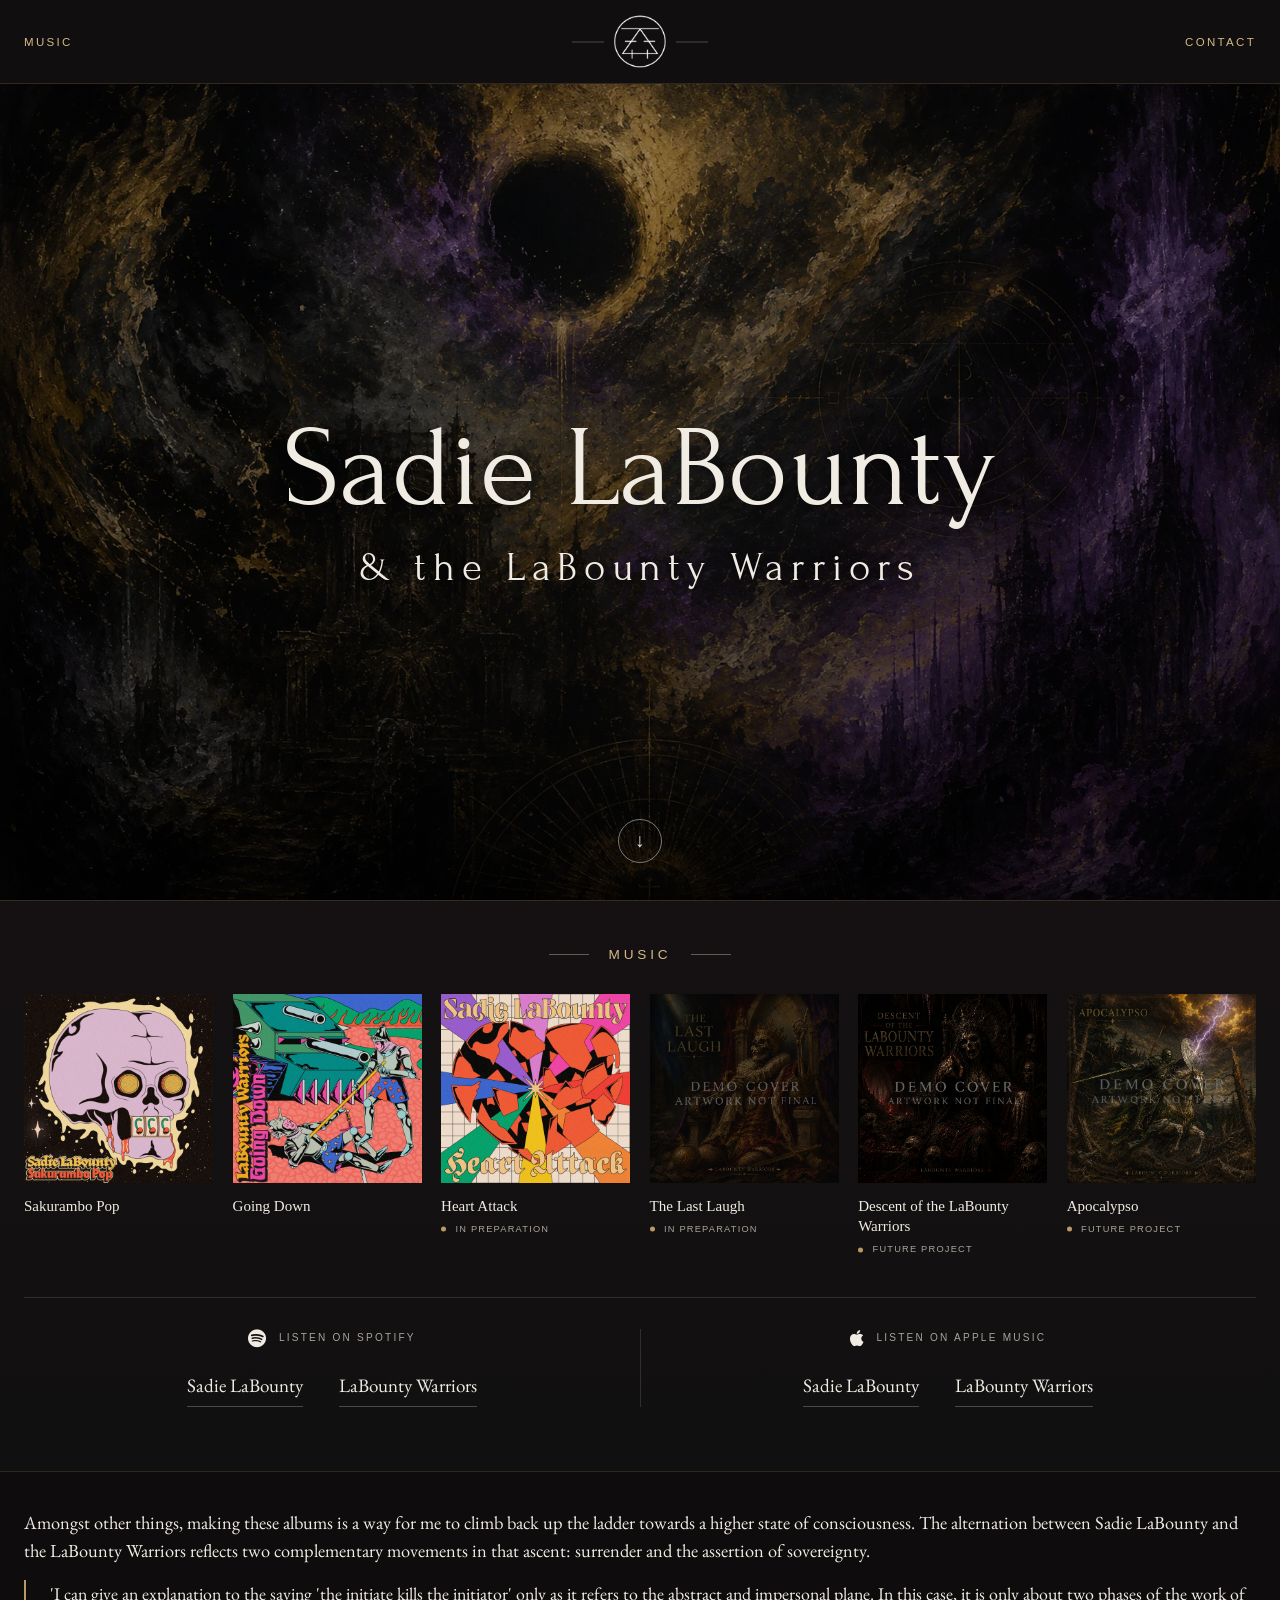
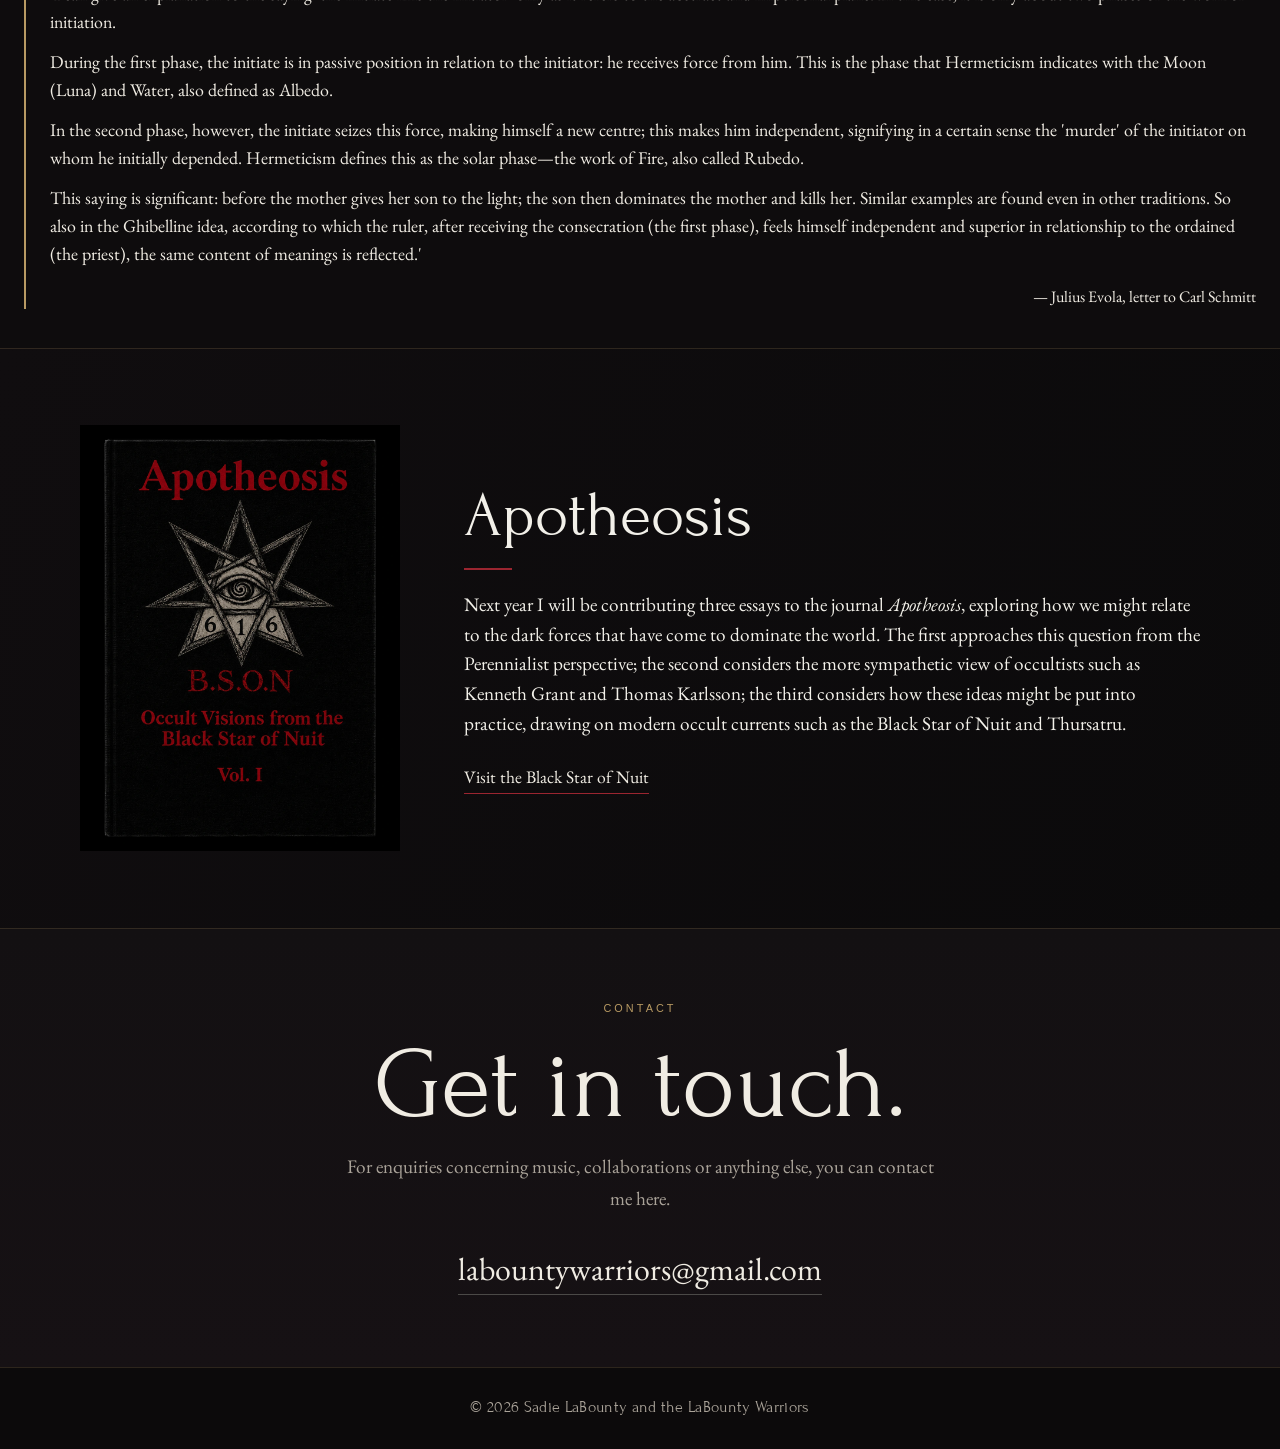
==== index.html @ 24a68b25 "Removed Arrow" ====
<!DOCTYPE html>
<html lang="en">
<head>
    <meta charset="UTF-8">
    <meta name="viewport" content="width=device-width, initial-scale=1.0">

    <link rel="icon" type="image/webp" href="assets/images/logo/favicon-logo.webp">
    <title>Sadie LaBounty and the LaBounty Warriors</title>

    <link rel="preconnect" href="https://fonts.googleapis.com">
    <link rel="preconnect" href="https://fonts.gstatic.com" crossorigin>
    <link
        href="https://fonts.googleapis.com/css2?family=Cinzel+Decorative:wght@400;700;900&family=EB+Garamond:wght@400;500&family=Forum&display=swap"
        rel="stylesheet"
    >
    <link
        rel="stylesheet"
        href="https://cdnjs.cloudflare.com/ajax/libs/font-awesome/6.7.2/css/all.min.css"
    >
    <link rel="stylesheet" href="assets/css/style.css?v=page-colours-6">
</head>

<body>

<div class="opening-screen">

    <header class="site-header">
        <nav class="main-nav">
            <div class="nav-left">
                <a href="#music">Music</a>

            </div>

            <a href="/" class="site-logo">
                <img src="assets/images/logo/47-logo.webp" alt="47">
            </a>

            <div class="nav-right">
                <a href="#contact">Contact</a>
            </div>
        </nav>
    </header>

    <section class="hero">

        <div class="hero-content">
            <h1>
                Sadie LaBounty
                <span>&amp; the LaBounty Warriors</span>
            </h1>
        </div>

        <a href="#music" class="scroll-down" aria-label="Scroll to music">
            ↓
        </a>
    </section>
</div>

<main>

    <section id="music" class="music-section">
        <div class="album-selector-container">
            <div class="album-selector">

                <!-- Sakurambo Pop -->
                <button
                    class="album-thumb"
                    data-cover="assets/images/albums/sakurambo-pop.webp"
                    data-title="Sakurambo Pop"
                    data-artist="Sadie LaBounty"
                    data-description="Many love stories end with suicide: Romeo and Juliet, Tristan and Isolde… Sakurambo Pop instead begins with suicide. I wrote this album many years ago as a precocious, resentful youth as a parody of the popular music of the time. Above all, what interested me was blending irony with sincerity: giving up and thus giving in to all of the vices which our decadent society celebrates. “If you can’t beat them, join them.”"
                    data-link="https://open.spotify.com/album/7Kb3YPDufFYSpmqItGyFmg?si=-Ks-uLsFSnKMhomNBRd2PQ"
                    data-status="Released"
                >
                    <img
                        src="assets/images/albums/sakurambo-pop.webp"
                        alt="Sakurambo Pop by Sadie LaBounty"
                    >

                    <div class="album-text">
                        <span>Sakurambo Pop</span>
                    </div>
                </button>


                <!-- Going Down -->
                <button
                    class="album-thumb"
                    data-cover="assets/images/albums/going-down.webp"
                    data-title="Going Down"
                    data-artist="LaBounty Warriors"
                    data-description="A band of medieval warriors return from their quest to find their kingdom taken over by its resentful Queen."
                    data-story-url="https://labountywarriors.blogspot.com"
                    data-link="https://open.spotify.com/album/1ynCVzwbrxa46QpgHVLQYw?si=8Oah_uPNQtabHgn70qoRWg"
                    data-status="Released"
                >
                    <img
                        src="assets/images/albums/going-down.webp"
                        alt="Going Down by LaBounty Warriors"
                    >

                    <div class="album-text">
                        <span>Going Down</span>
                    </div>
                </button>


                <!-- Heart Attack -->
                <button
                    class="album-thumb"
                    data-cover="assets/images/albums/heart-attack.webp"
                    data-title="Heart Attack"
                    data-artist="Sadie LaBounty"
                    data-description="Heart Attack begins in the dead ends of romantic passivity: endless waiting, missed opportunities and the hope for a love that never arrives. From there, it moves towards the overcoming of desire itself and the acceptance that love is not for me. As romantic longing falls away, the album turns towards death and the sense of a world approaching its end, finding in renunciation a way of facing both without regret — and without anything left to desire."
                    data-link=""
                    data-status="In preparation"
                >
                    <img
                        src="assets/images/albums/heart-attack.webp"
                        alt="Heart Attack by Sadie LaBounty"
                    >

                    <div class="album-text">
                        <span>Heart Attack</span>
                        <small>In preparation</small>
                    </div>
                </button>


                <!-- The Last Laugh -->
                <button
                    class="album-thumb"
                    data-cover="assets/images/albums/the-last-laugh.webp"
                    data-title="The Last Laugh"
                    data-artist="LaBounty Warriors"
                    data-description="The Last Laugh is a nihilistic black comedy about nothing: revenge, resentment and the pleasure of watching the world fall apart. It revels in the absurdity of a system destined to bring about its own demise, while something long buried waits beneath the surface for its chance to return. As the old world finally comes crashing down, what was defeated rises from the ruins to reclaim the crown — and have the last laugh."
                    data-link=""
                    data-status="In preparation"
                >
                    <img
                        src="assets/images/albums/the-last-laugh.webp"
                        alt="The Last Laugh by LaBounty Warriors"
                    >

                    <div class="album-text">
                        <span>The Last Laugh</span>
                        <small>In preparation</small>
                    </div>
                </button>


                <!-- Descent of the LaBounty Warriors -->
                <button
                    class="album-thumb"
                    data-cover="assets/images/albums/descent-of-the-labounty-warriors.webp"
                    data-title="Descent of the LaBounty Warriors"
                    data-artist="Sadie LaBounty"
                    data-description=""
                    data-link=""
                    data-status="Future project"
                >
                    <img
                        src="assets/images/albums/descent-of-the-labounty-warriors.webp"
                        alt="Descent of the LaBounty Warriors by Sadie LaBounty"
                    >

                    <div class="album-text">
                        <span>Descent of the LaBounty Warriors</span>
                        <small>Future project</small>
                    </div>
                </button>


                <!-- Apocalypso -->
                <button
                    class="album-thumb"
                    data-cover="assets/images/albums/apocalypso.webp"
                    data-title="Apocalypso"
                    data-artist="LaBounty Warriors"
                    data-description=""
                    data-link=""
                    data-status="Future project"
                >
                    <img
                        src="assets/images/albums/apocalypso.webp"
                        alt="Apocalypso by LaBounty Warriors"
                    >

                    <div class="album-text">
                        <span>Apocalypso</span>
                        <small>Future project</small>
                    </div>
                </button>

            </div>
        </div>

        <div class="artist-platforms">

            <div class="artist-links">
                <p class="platform-heading">
                    <i class="fa-brands fa-spotify"></i>
                    Listen on Spotify
                </p>

                <div class="artist-links-list">
                    <a
                        href="https://open.spotify.com/artist/2nDyGRncfnoGloeHjaXUsi?si=C3Rd8gZSRo-jinv2GKbHZg"
                        target="_blank"
                        rel="noopener noreferrer"
                    >
                        Sadie LaBounty
                    </a>

                    <a
                        href="https://open.spotify.com/artist/2Ge0UU8RCB8erpXKbno10i?si=opW7yMoyTMCvdY_pihfGtg"
                        target="_blank"
                        rel="noopener noreferrer"
                    >
                        LaBounty Warriors
                    </a>
                </div>
            </div>

            <div class="artist-links">
                <p class="platform-heading">
                    <i class="fa-brands fa-apple"></i>
                    Listen on Apple Music
                </p>

                <div class="artist-links-list">
                    <a
                        href="https://music.apple.com/gb/artist/sadie-labounty/1803228514"
                        target="_blank"
                        rel="noopener noreferrer"
                    >
                        Sadie LaBounty
                    </a>

                    <a
                        href="https://music.apple.com/gb/artist/labounty-warrriors/1803228515"
                        target="_blank"
                        rel="noopener noreferrer"
                    >
                        LaBounty Warriors
                    </a>
                </div>
            </div>

        </div>

    </section>

    <section id="two-names" class="two-names-section" aria-label="About the artist names">
        <div class="two-names-inner">
            <p class="two-names-intro">Amongst other things, making these albums is a way for me to climb back up the ladder towards a higher state of consciousness. The alternation between Sadie LaBounty and the LaBounty Warriors reflects two complementary movements in that ascent: surrender and the assertion of sovereignty.</p>
            <figure class="two-names-quotation">
                <blockquote>
                    <p>'I can give an explanation to the saying 'the initiate kills the initiator' only as it refers to the abstract and impersonal plane. In this case, it is only about two phases of the work of initiation.</p>
                    <p>During the first phase, the initiate is in passive position in relation to the initiator: he receives force from him. This is the phase that Hermeticism indicates with the Moon (Luna) and Water, also defined as Albedo.</p>
                    <p>In the second phase, however, the initiate seizes this force, making himself a new centre; this makes him independent, signifying in a certain sense the 'murder' of the initiator on whom he initially depended. Hermeticism defines this as the solar phase—the work of Fire, also called Rubedo.</p>
                    <p>This saying is significant: before the mother gives her son to the light; the son then dominates the mother and kills her. Similar examples are found even in other traditions. So also in the Ghibelline idea, according to which the ruler, after receiving the consecration (the first phase), feels himself independent and superior in relationship to the ordained (the priest), the same content of meanings is reflected.'</p>
                </blockquote>
                <figcaption>— Julius Evola, letter to Carl Schmitt</figcaption>
            </figure>
        </div>
    </section>

    <section id="apotheosis" class="apotheosis-section" aria-labelledby="apotheosis-title">
        <div class="apotheosis-inner">
            <figure class="apotheosis-cover">
                <img src="assets/images/books/apotheosis.webp" width="1086" height="1448" loading="lazy" alt="Apotheosis, Volume I — Occult Visions from the Black Star of Nuit, a black book cover with crimson lettering and a silver star">
            </figure>
            <div class="apotheosis-copy">
                <h2 id="apotheosis-title">Apotheosis</h2>
                <p>Next year I will be contributing three essays to the journal <em>Apotheosis</em>, exploring how we might relate to the dark forces that have come to dominate the world. The first approaches this question from the Perennialist perspective; the second considers the more sympathetic view of occultists such as Kenneth Grant and Thomas Karlsson; the third considers how these ideas might be put into practice, drawing on modern occult currents such as the Black Star of Nuit and Thursatru.</p>
                <a class="apotheosis-site-link" href="https://blackstarofnuit.com" target="_blank" rel="noopener noreferrer">Visit the Black Star of Nuit</a>
            </div>
        </div>
    </section>

    <section id="contact" class="contact-section">
        <div class="contact-inner">

            <p class="contact-label">Contact</p>

            <h2>Get in touch.</h2>

            <p class="contact-intro">
                For enquiries concerning music, collaborations
                or anything else, you can contact me here.
            </p>

            <a
                class="contact-email"
                href="mailto:labountywarriors@gmail.com"
            >
                labountywarriors@gmail.com
            </a>

        </div>
    </section>

    <footer class="site-footer">
        <p>
            © 2026 Sadie LaBounty and the LaBounty Warriors
        </p>
    </footer>

</main>

<div
    class="album-modal"
    id="albumModal"
    aria-hidden="true"
>
    <div class="album-modal-backdrop"></div>

    <div
        class="album-modal-content"
        role="dialog"
        aria-modal="true"
        aria-labelledby="albumModalTitle"
    >
        <button
            class="album-modal-close"
            type="button"
            aria-label="Close album"
        >
            ×
        </button>

        <img
            class="album-modal-cover"
            src=""
            alt=""
        >

        <h2 id="albumModalTitle"></h2>

        <p class="album-modal-artist"></p>

        <p class="album-modal-status"></p>

        <p class="album-modal-intro" hidden></p>

        <p class="album-modal-description"></p>

        

        <a
            class="album-modal-link"
            href="#"
            target="_blank"
            rel="noopener noreferrer"
        >
            Listen
        </a>
    </div>
</div>

<script src="assets/js/main.js?v=4d04a859b590"></script>
</body>
</html>
---- assets/css/style.css ----
/* =========================================================
   SADIE LABOUNTY AND THE LABOUNTY WARRIORS
   Main stylesheet
========================================================= */

@import url("base/variables.css?v=440bcea1925a");
@import url("base/reset.css?v=e5bdde948834");
@import url("base/layout.css?v=b255a6ade460");
@import url("base/typography.css");

@import url("components/header.css?v=1862f41e87f1");
@import url("components/hero.css?v=original-background");
@import url("components/music.css?v=2e8a2dfb38fb");
@import url("components/featured-album.css?v=24056cb58556");
@import url("components/footer.css?v=175752c89880");

@import url("base/accessibility.css?v=53f092491d12");

@import url("components/album-modal.css?v=0f6e9bb7ec93");
@import url("components/contact.css?v=b2ec3217b011");

@import url("utilities/animations.css?v=78dbf8b9d586");

@import url("components/two-names.css?v=12");

@import url("components/apotheosis.css?v=2");

@import url("components/page-colours.css?v=6");
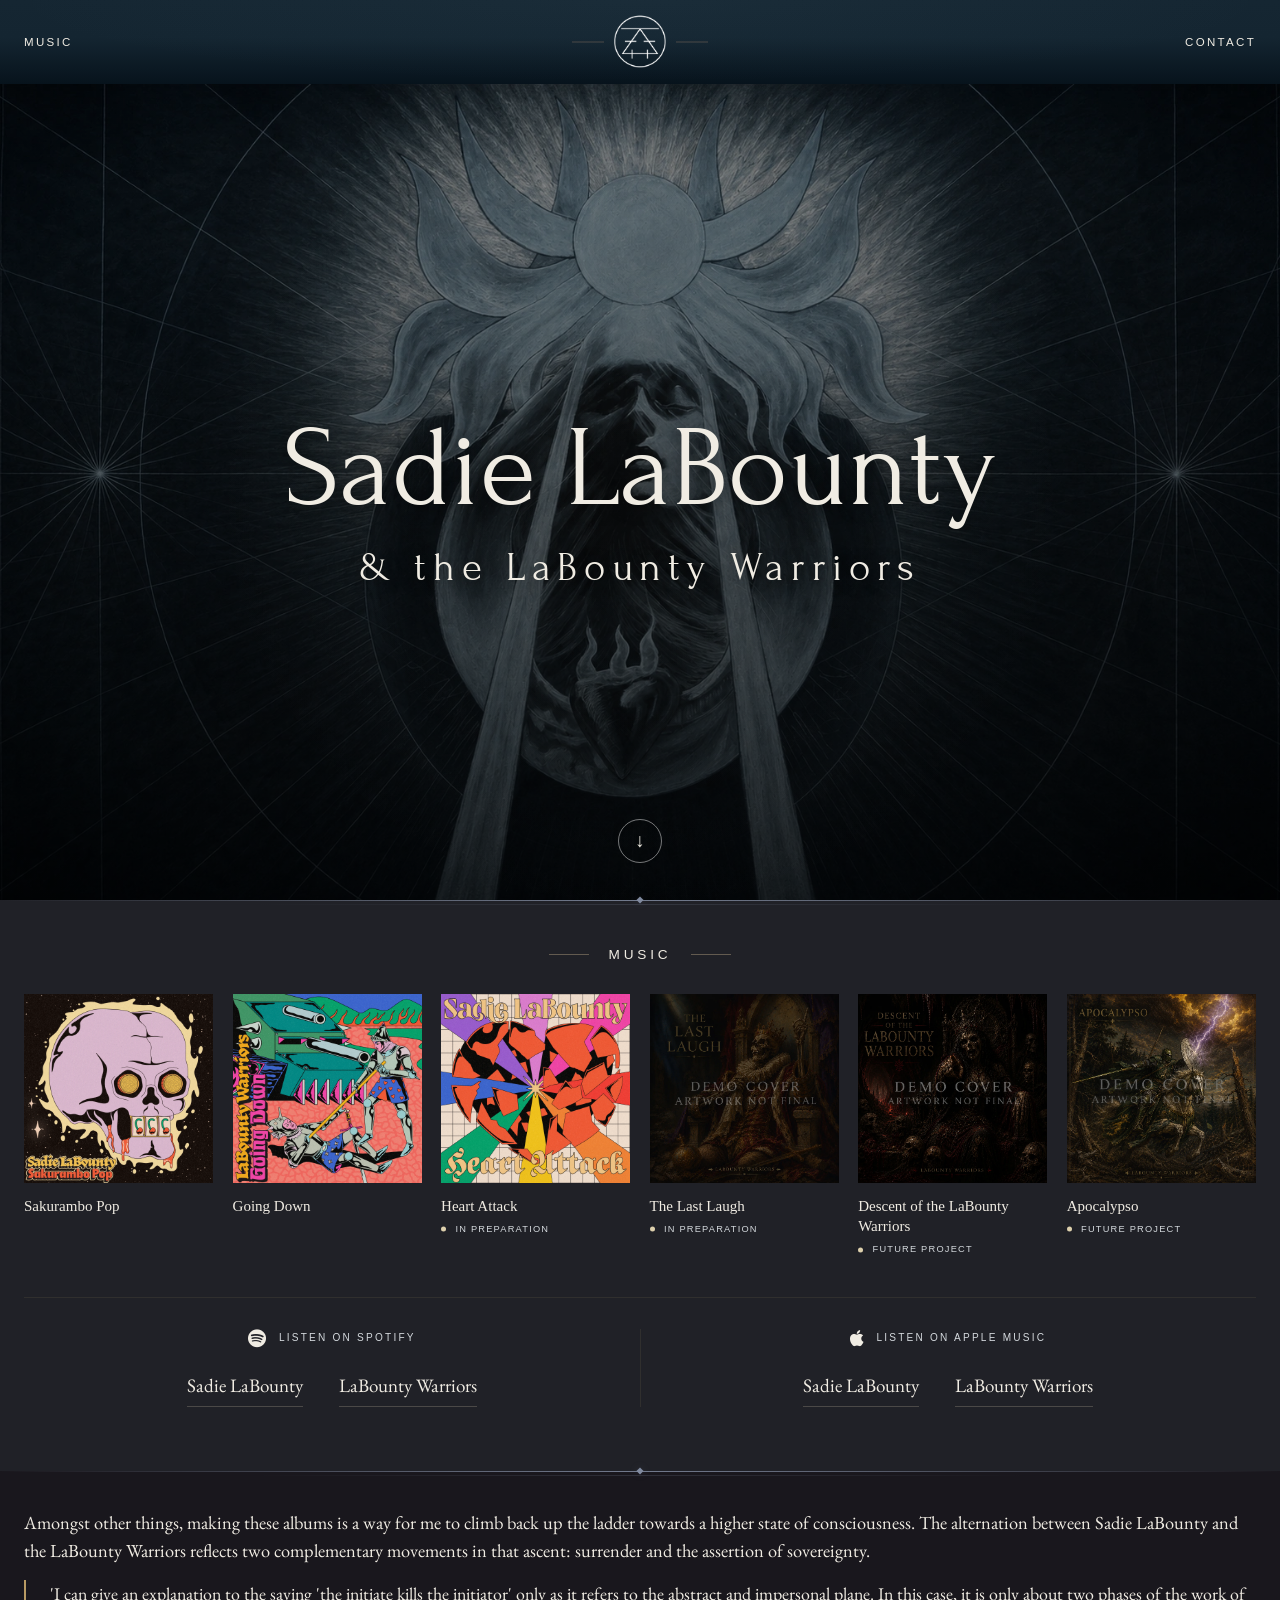
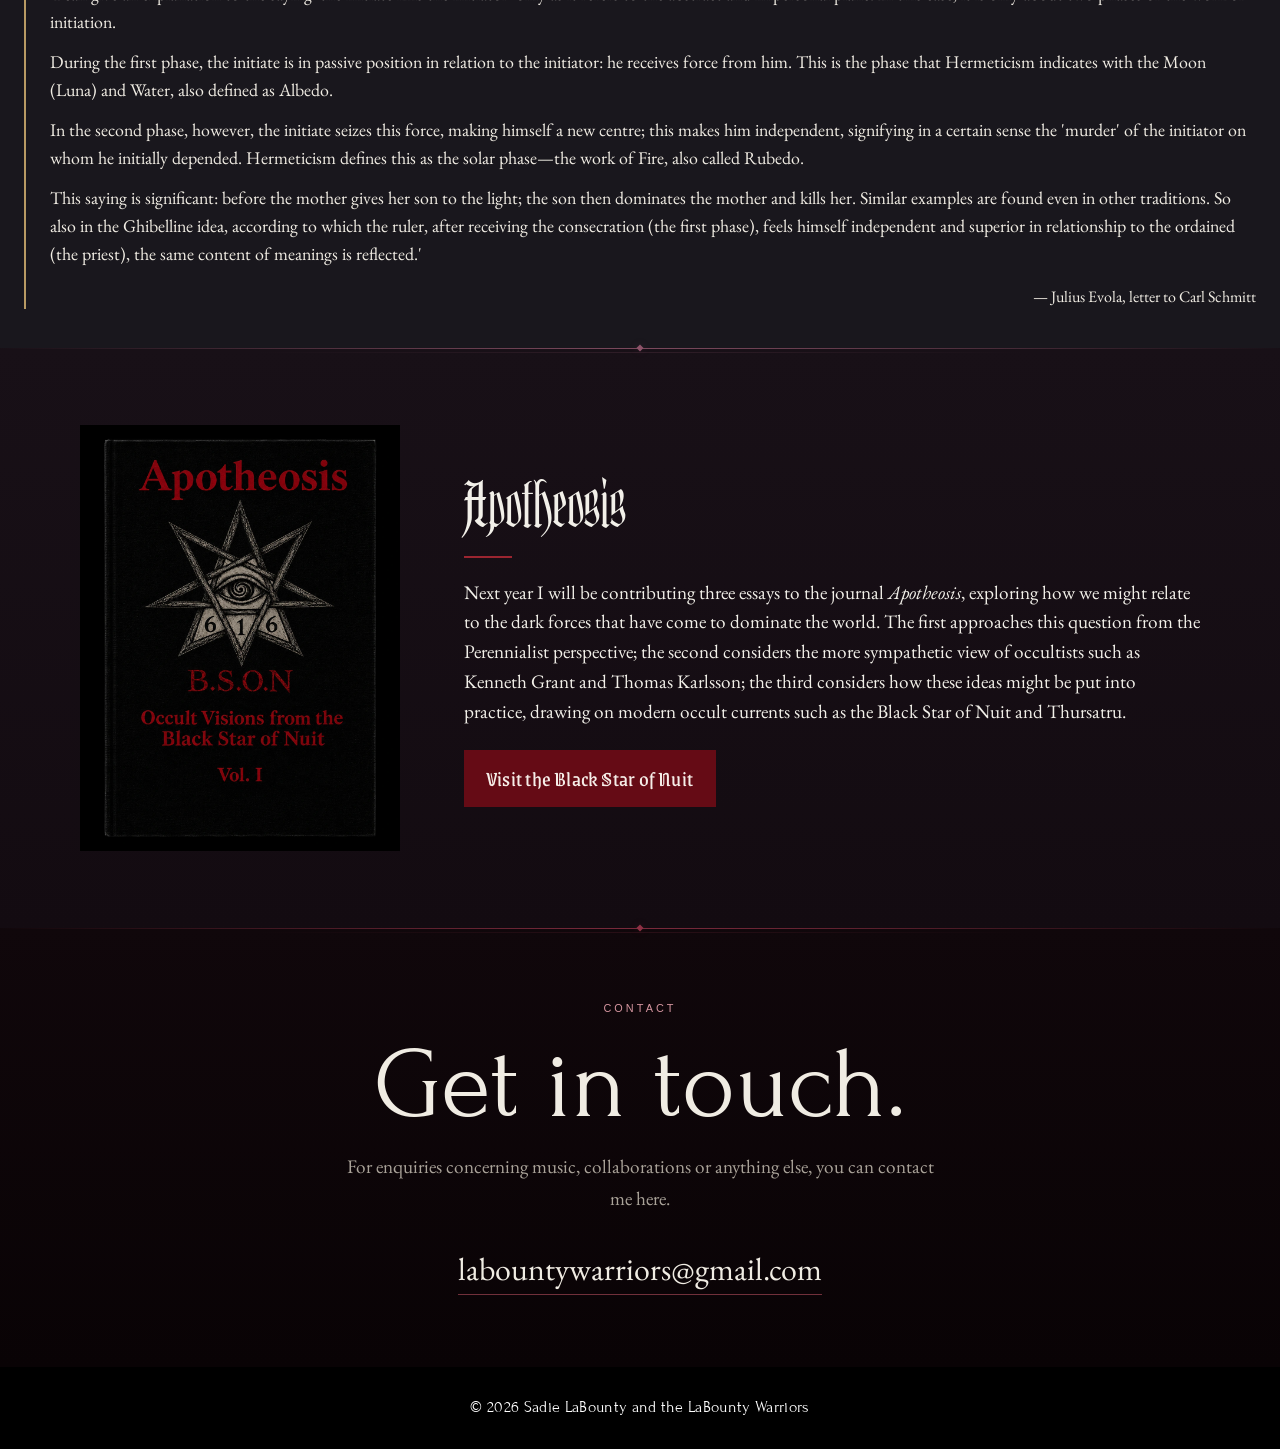
==== commit 0aa51b5f: "Updated Styling" ====
--- a/index.html
+++ b/index.html
@@ -17,7 +17,7 @@
         rel="stylesheet"
         href="https://cdnjs.cloudflare.com/ajax/libs/font-awesome/6.7.2/css/all.min.css"
     >
-    <link rel="stylesheet" href="assets/css/style.css?v=page-colours-6">
+    <link rel="stylesheet" href="assets/css/style.css?v=0b5315b283f8">
 </head>
 
 <body>
--- a/assets/css/style.css
+++ b/assets/css/style.css
@@ -6,10 +6,10 @@
 @import url("base/variables.css?v=440bcea1925a");
 @import url("base/reset.css?v=e5bdde948834");
 @import url("base/layout.css?v=b255a6ade460");
-@import url("base/typography.css");
+
 
 @import url("components/header.css?v=1862f41e87f1");
-@import url("components/hero.css?v=original-background");
+@import url("components/hero.css?v=e3549c023080");
 @import url("components/music.css?v=2e8a2dfb38fb");
 @import url("components/featured-album.css?v=24056cb58556");
 @import url("components/footer.css?v=175752c89880");
@@ -21,8 +21,8 @@
 
 @import url("utilities/animations.css?v=78dbf8b9d586");
 
-@import url("components/two-names.css?v=12");
+@import url("components/two-names.css?v=79bfebc48176");
 
-@import url("components/apotheosis.css?v=2");
+@import url("components/apotheosis.css?v=5d2f562db1e5");
 
-@import url("components/page-colours.css?v=6");
+@import url("components/page-colours.css?v=2add81073c62");
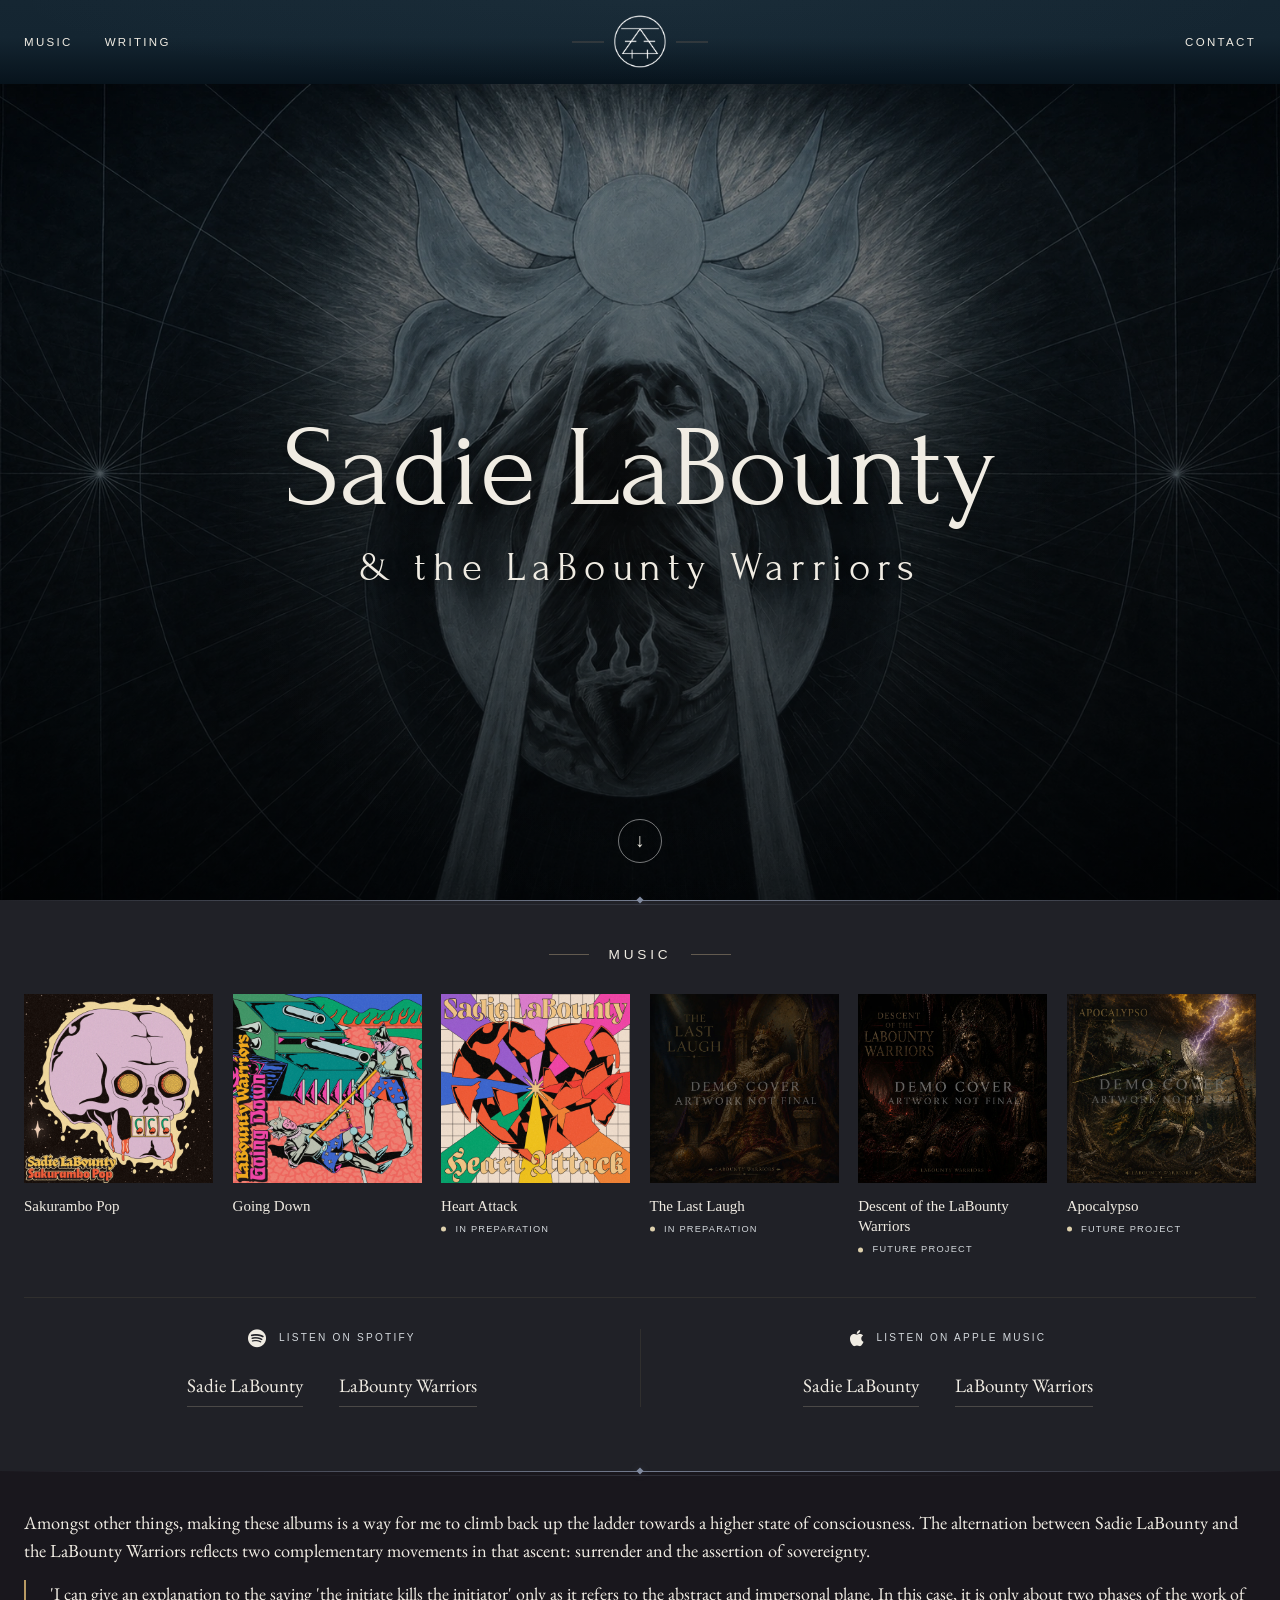
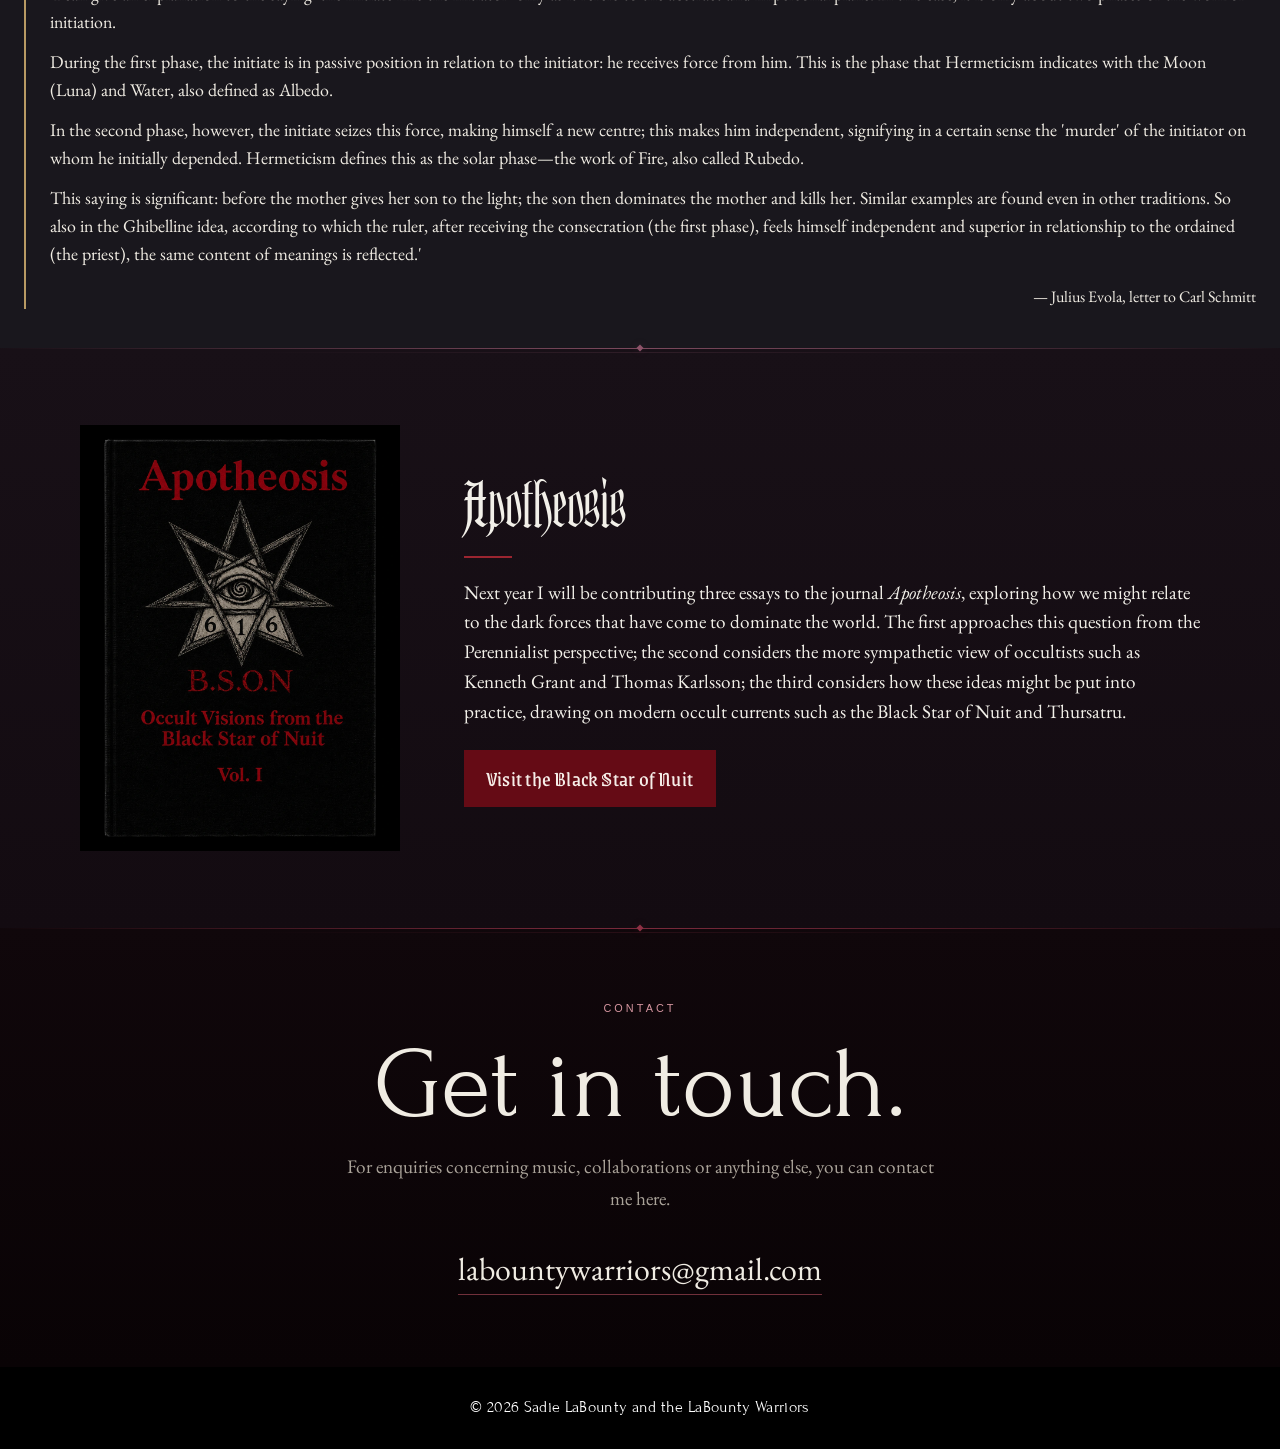
==== commit 60823cf4: "Added a writing heading" ====
--- a/index.html
+++ b/index.html
@@ -28,6 +28,7 @@
         <nav class="main-nav">
             <div class="nav-left">
                 <a href="#music">Music</a>
+                <a href="#apotheosis">Writing</a>
 
             </div>
 
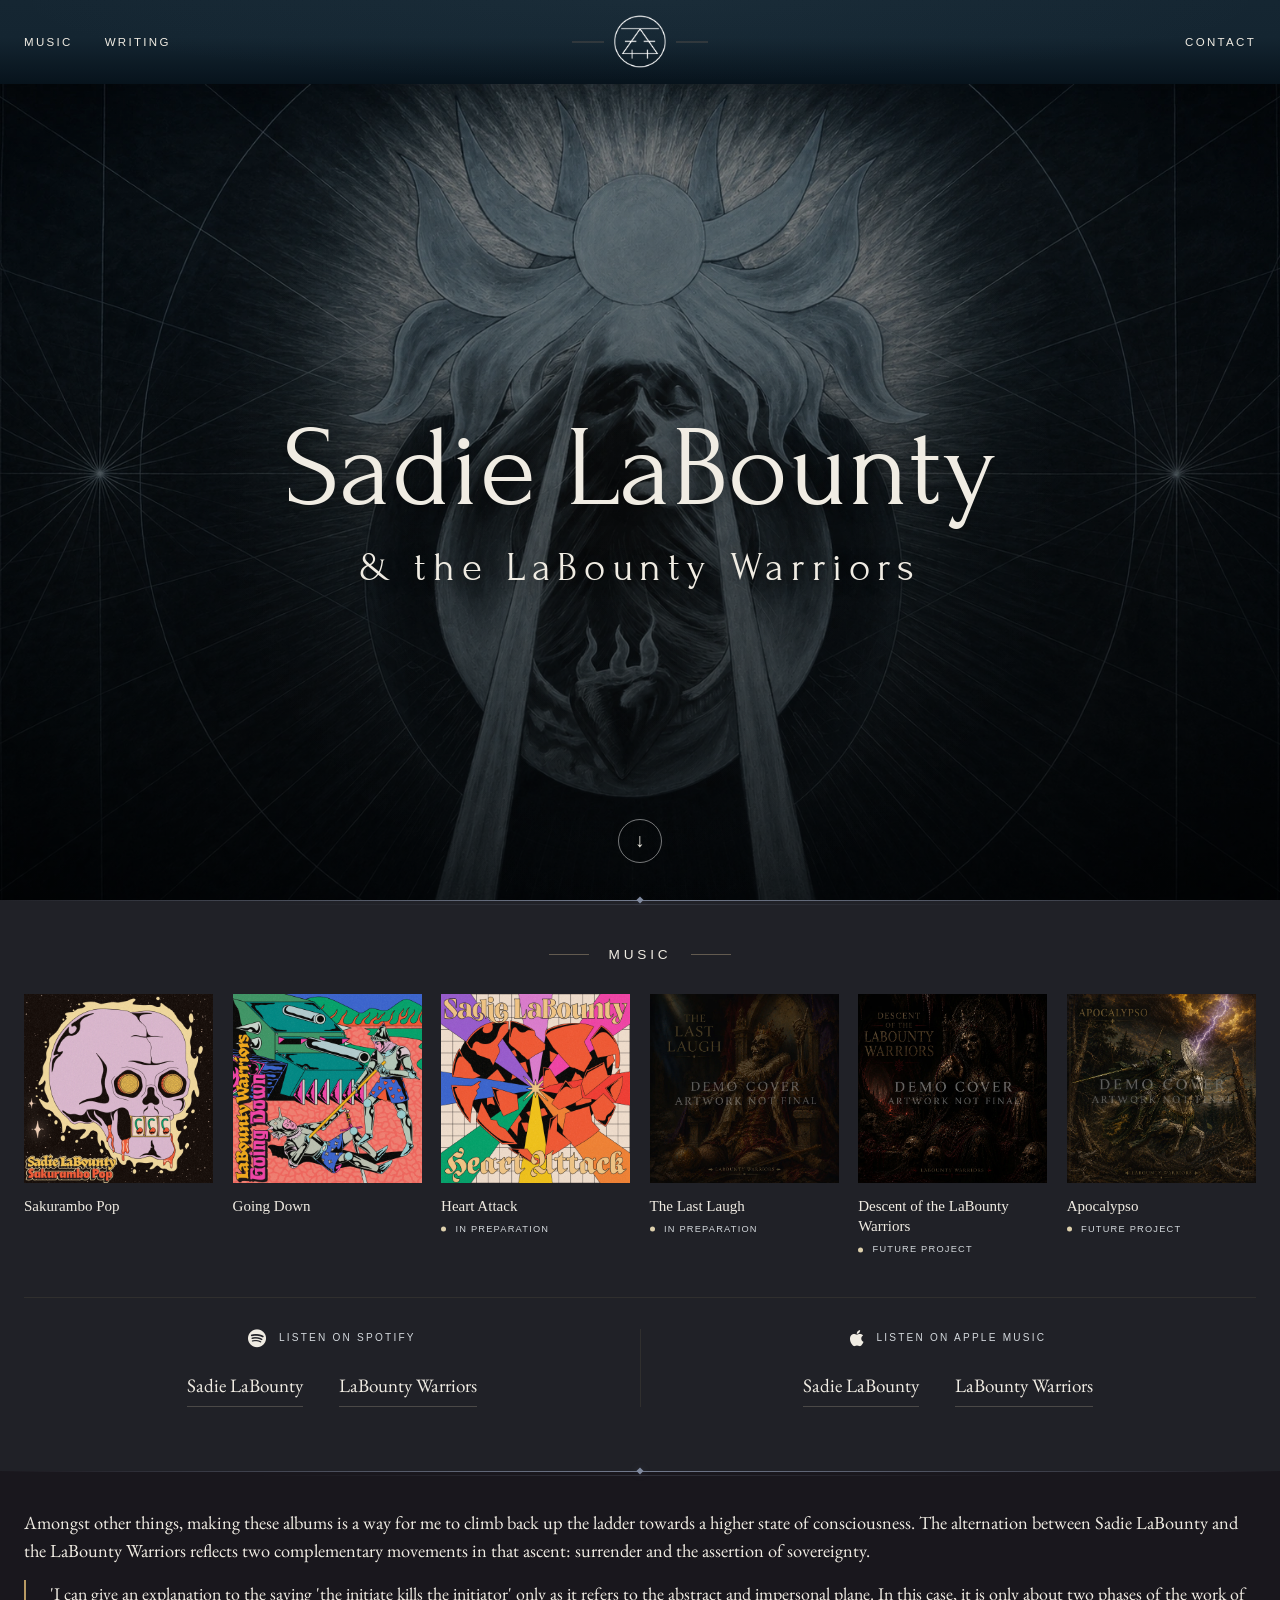
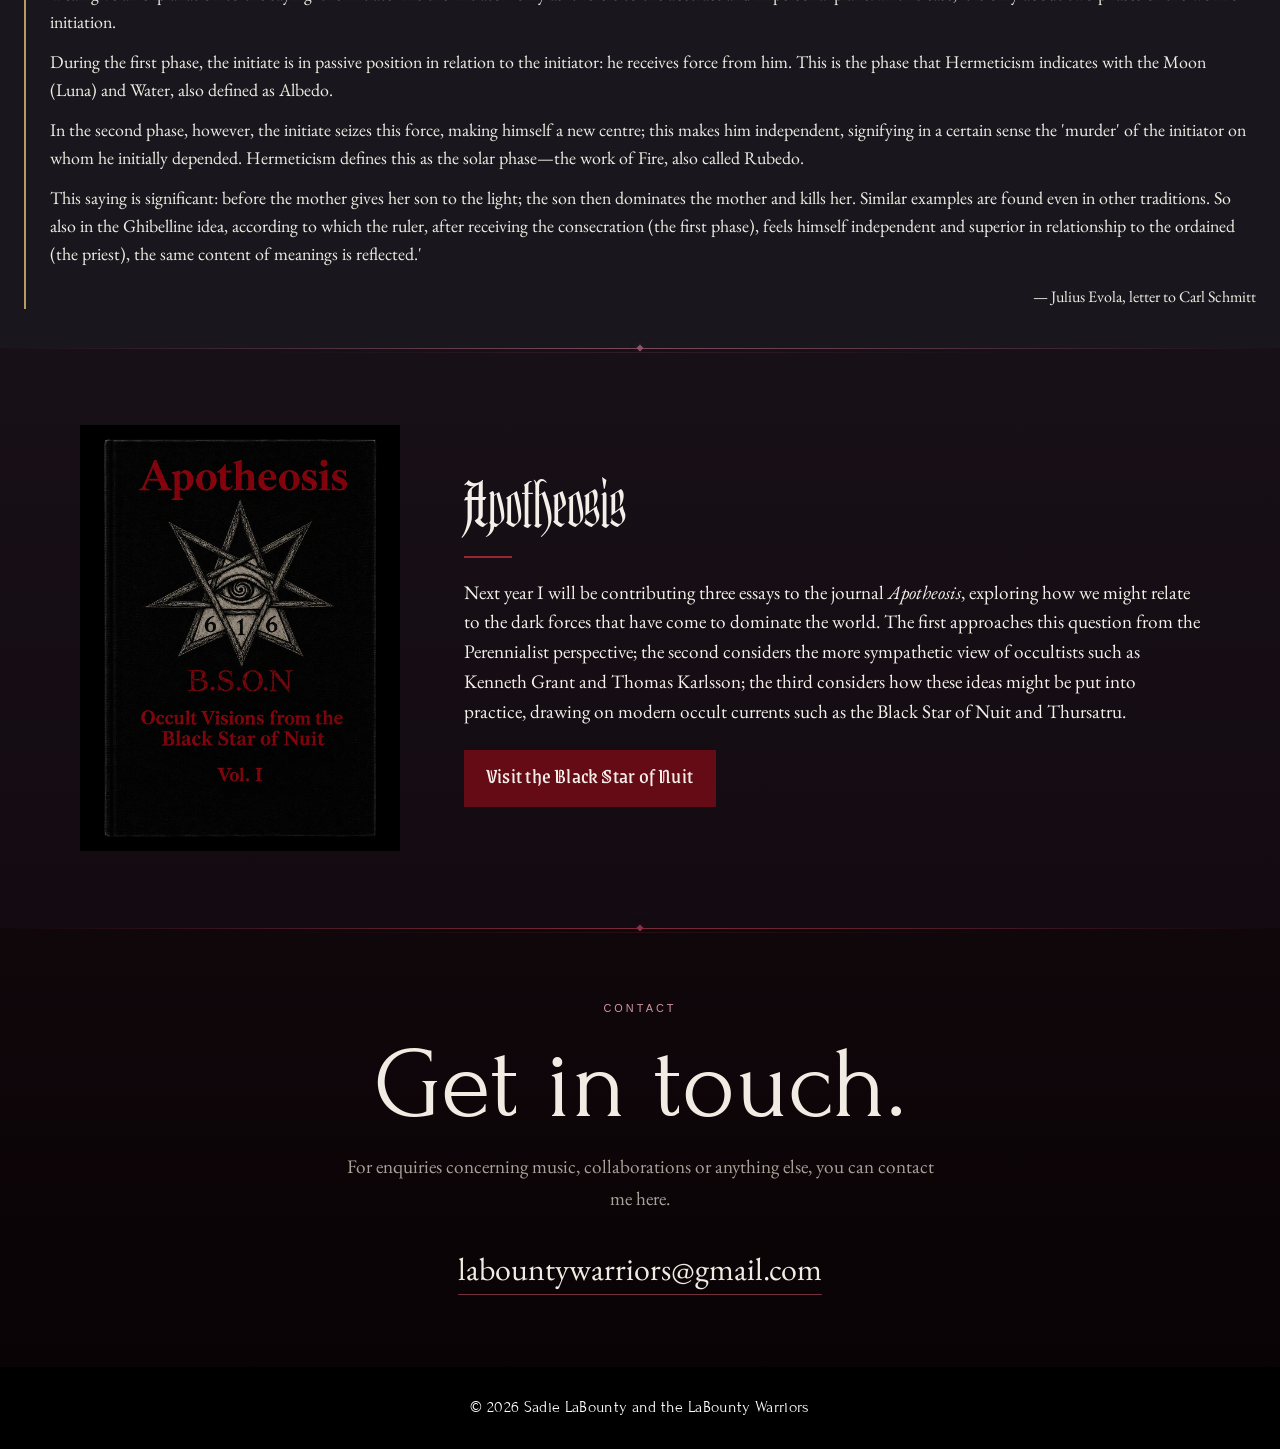
==== commit 8a2eccd5: "Fixed Button" ====
--- a/index.html
+++ b/index.html
@@ -17,7 +17,7 @@
         rel="stylesheet"
         href="https://cdnjs.cloudflare.com/ajax/libs/font-awesome/6.7.2/css/all.min.css"
     >
-    <link rel="stylesheet" href="assets/css/style.css?v=0b5315b283f8">
+    <link rel="stylesheet" href="assets/css/style.css?v=15c6038928bd">
 </head>
 
 <body>
--- a/assets/css/style.css
+++ b/assets/css/style.css
@@ -23,6 +23,6 @@
 
 @import url("components/two-names.css?v=79bfebc48176");
 
-@import url("components/apotheosis.css?v=5d2f562db1e5");
+@import url("components/apotheosis.css?v=cdfe6269eb75");
 
 @import url("components/page-colours.css?v=2add81073c62");
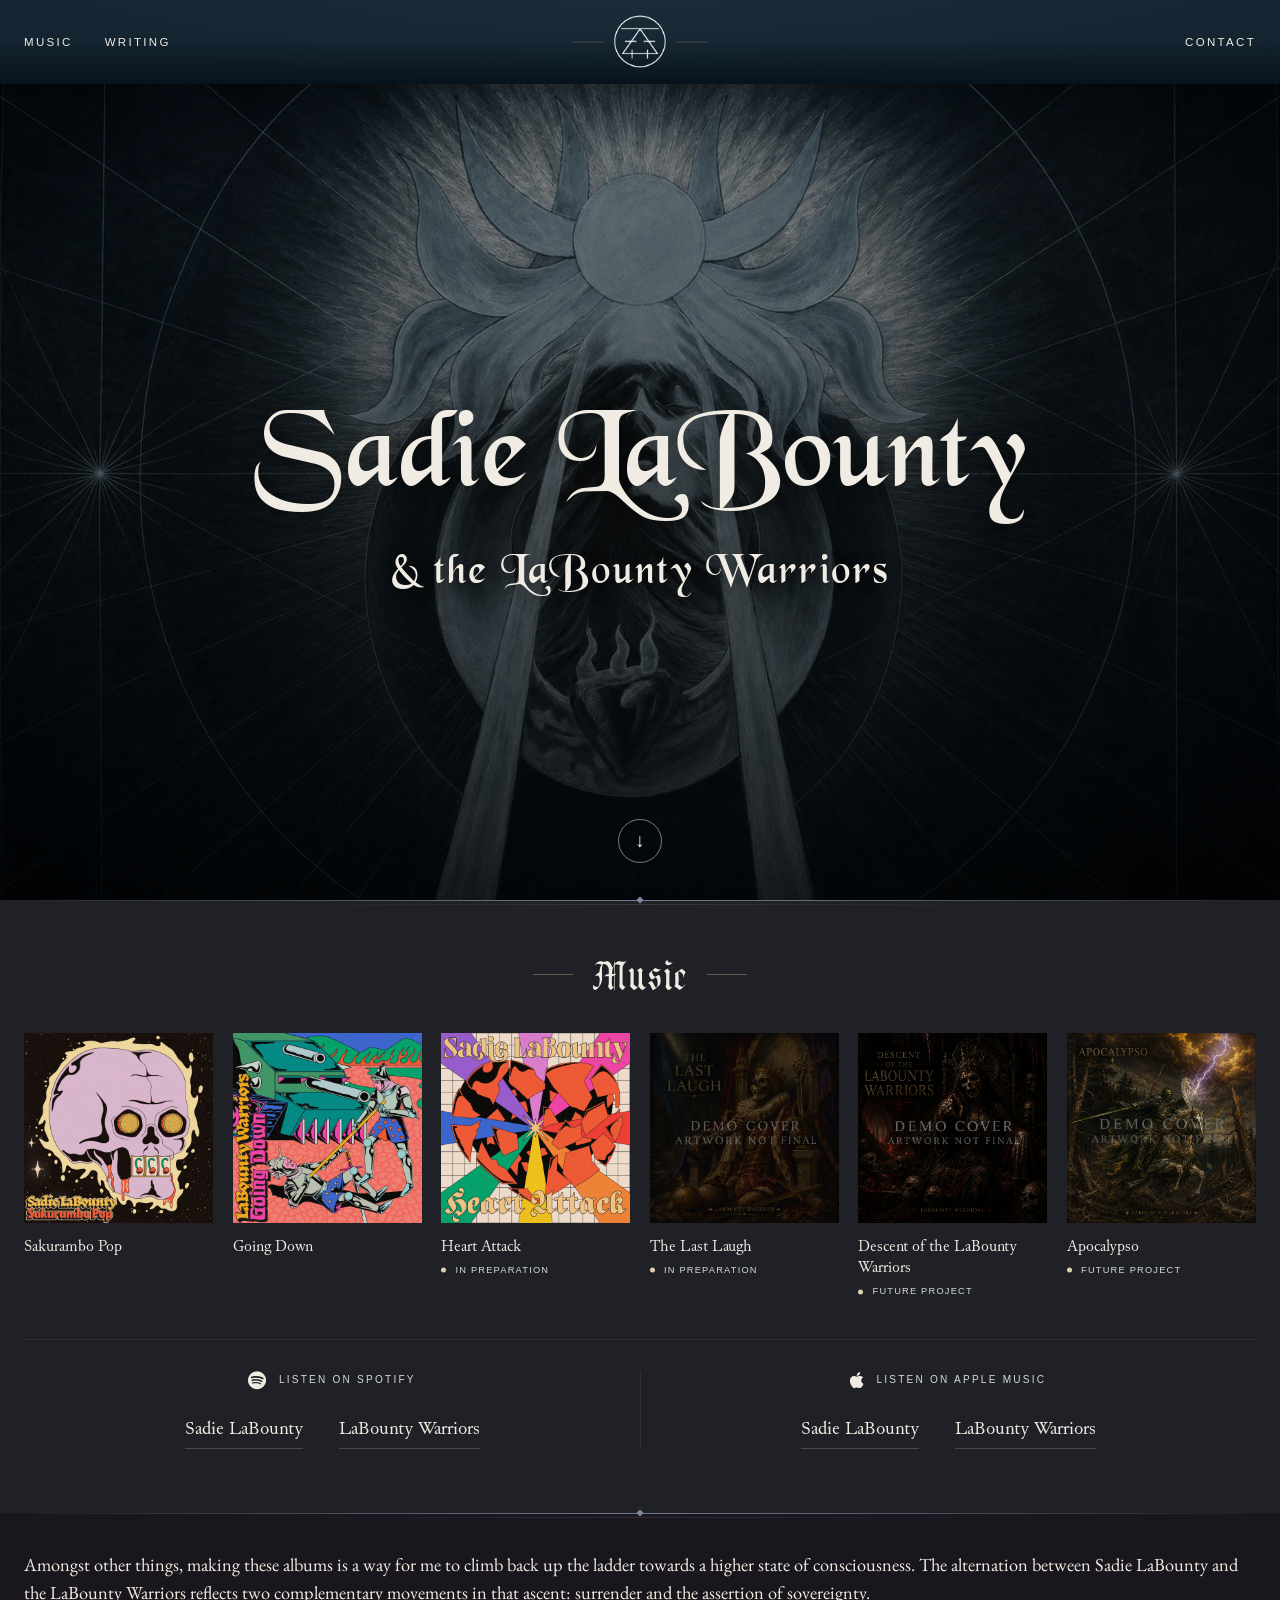
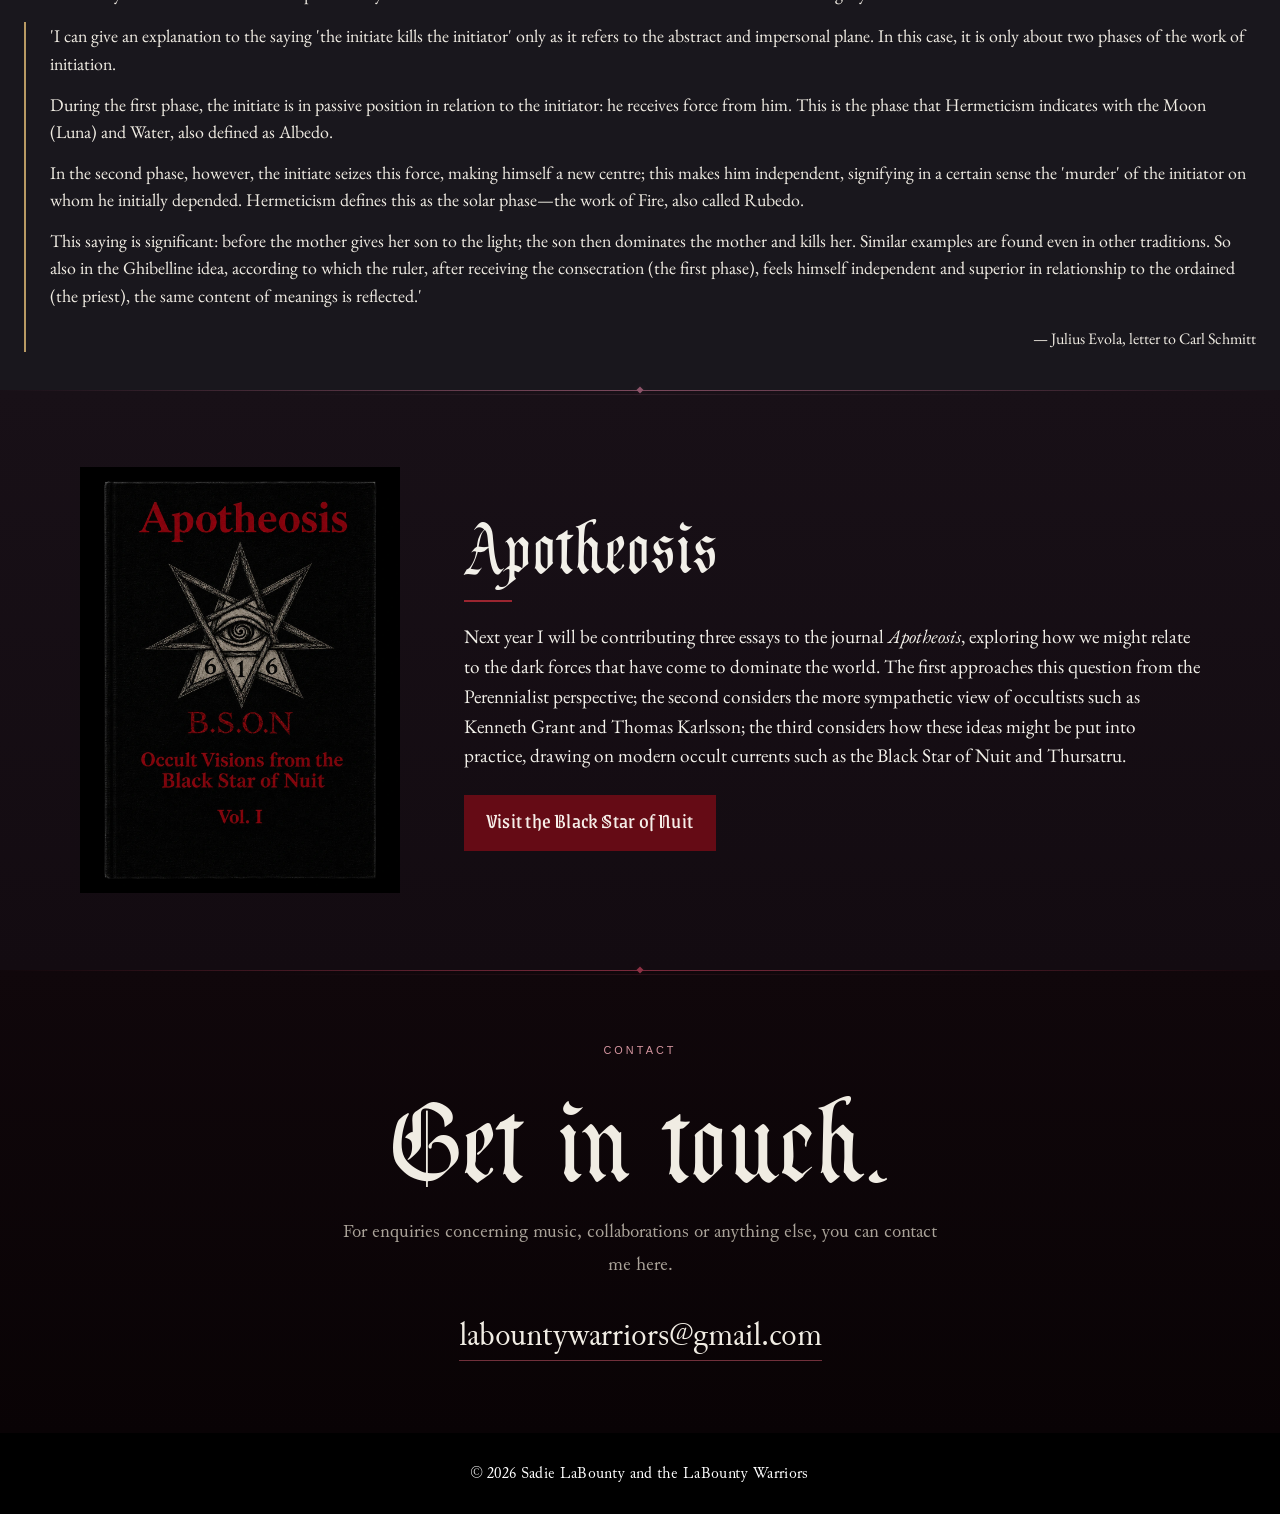
==== commit d5ebed11: "Cleaned Up Code and Made Font Changes" ====
--- a/index.html
+++ b/index.html
@@ -17,7 +17,7 @@
         rel="stylesheet"
         href="https://cdnjs.cloudflare.com/ajax/libs/font-awesome/6.7.2/css/all.min.css"
     >
-    <link rel="stylesheet" href="assets/css/style.css?v=15c6038928bd">
+    <link rel="stylesheet" href="assets/css/style.css?v=a683fa8c7987">
 </head>
 
 <body>
--- a/assets/css/style.css
+++ b/assets/css/style.css
@@ -6,7 +6,6 @@
 @import url("base/variables.css?v=440bcea1925a");
 @import url("base/reset.css?v=e5bdde948834");
 @import url("base/layout.css?v=b255a6ade460");
-
 
 @import url("components/header.css?v=1862f41e87f1");
 @import url("components/hero.css?v=e3549c023080");
@@ -25,4 +24,6 @@
 
 @import url("components/apotheosis.css?v=cdfe6269eb75");
 
-@import url("components/page-colours.css?v=2add81073c62");
+@import url("components/page-colours.css?v=858839f47320");
+
+@import url("components/typography.css?v=21d891039e67");
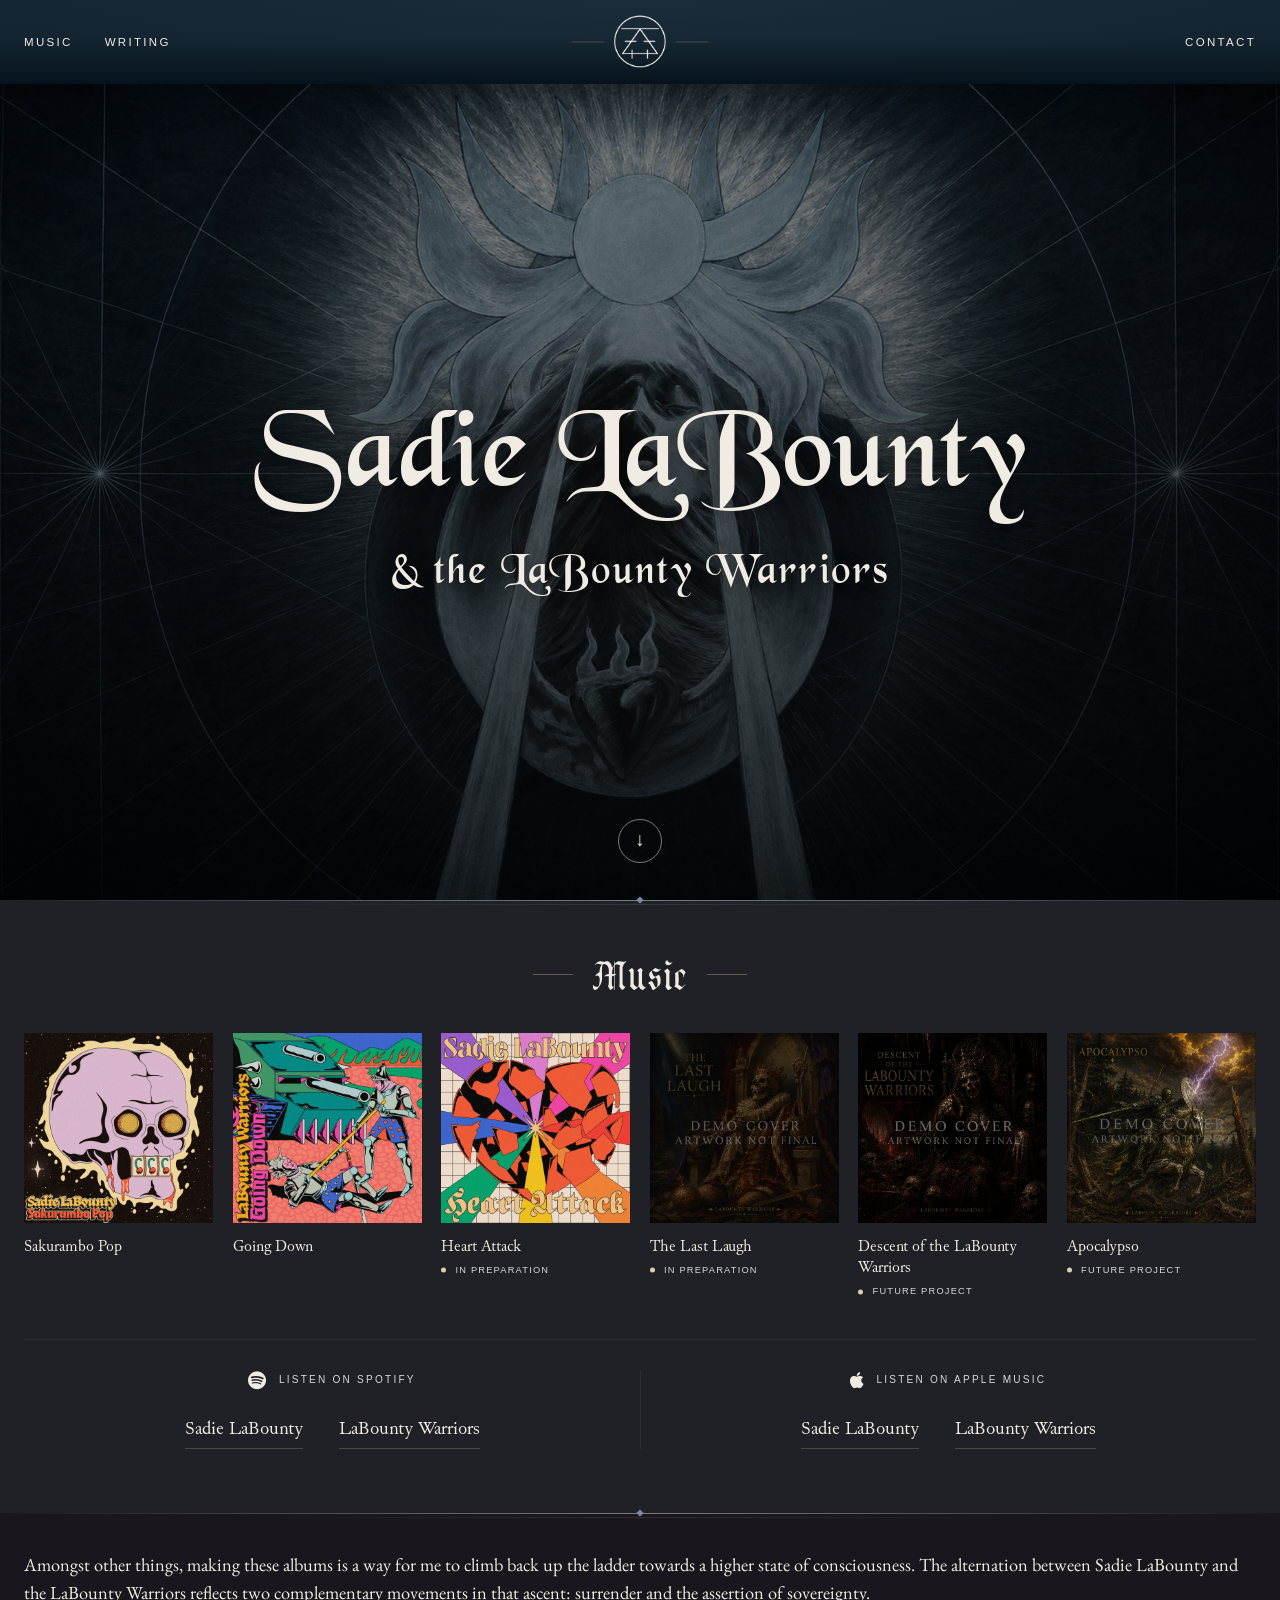
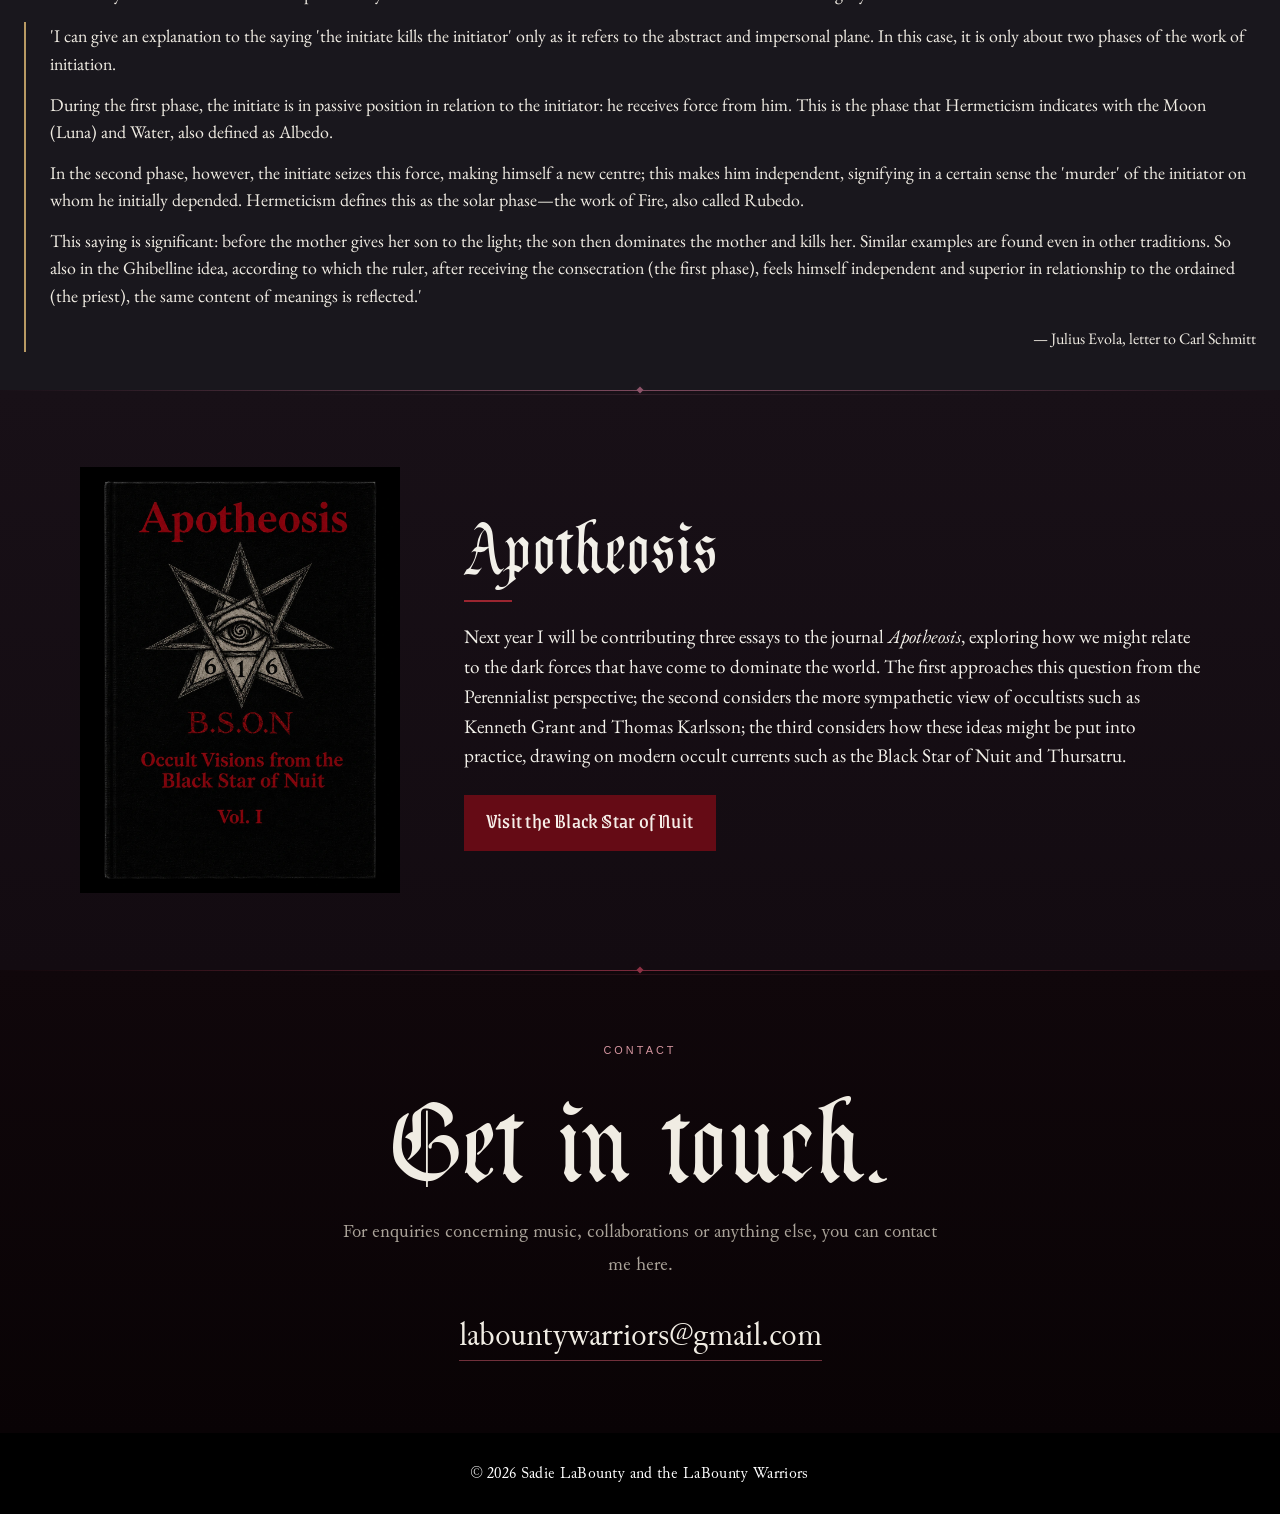
==== commit c0ccdb58: "Fixed Arrow" ====
--- a/index.html
+++ b/index.html
@@ -3,8 +3,26 @@
 <head>
     <meta charset="UTF-8">
     <meta name="viewport" content="width=device-width, initial-scale=1.0">
-
+    
     <link rel="icon" type="image/webp" href="assets/images/logo/favicon-logo.webp">
+
+    <!-- Link-preview metadata. -->
+    <meta name="description" content="Music and writing from Sadie LaBounty and the LaBounty Warriors.">
+
+    <meta property="og:type" content="website">
+    <meta property="og:site_name" content="Sadie LaBounty and the LaBounty Warriors">
+    <meta property="og:title" content="Sadie LaBounty &amp; the LaBounty Warriors">
+    <meta property="og:description" content="Music and writing from Sadie LaBounty and the LaBounty Warriors.">
+    <meta property="og:url" content="https://labounty47.com/">
+    <meta property="og:image" content="https://labounty47.com/assets/images/logo/social-preview-v1.jpg">
+    <meta property="og:image:width" content="1200">
+    <meta property="og:image:height" content="630">
+    <meta property="og:image:alt" content="Sadie LaBounty and the LaBounty Warriors against blue underworld artwork, with the circular artist symbol.">
+    <meta name="twitter:card" content="summary_large_image">
+    <meta name="twitter:title" content="Sadie LaBounty &amp; the LaBounty Warriors">
+    <meta name="twitter:description" content="Music and writing from Sadie LaBounty and the LaBounty Warriors.">
+    <meta name="twitter:image" content="https://labounty47.com/assets/images/logo/social-preview-v1.jpg">
+
     <title>Sadie LaBounty and the LaBounty Warriors</title>
 
     <link rel="preconnect" href="https://fonts.googleapis.com">
@@ -17,7 +35,7 @@
         rel="stylesheet"
         href="https://cdnjs.cloudflare.com/ajax/libs/font-awesome/6.7.2/css/all.min.css"
     >
-    <link rel="stylesheet" href="assets/css/style.css?v=a683fa8c7987">
+    <link rel="stylesheet" href="assets/css/style.css?v=af9e7c4ff699">
 </head>
 
 <body>
@@ -52,7 +70,7 @@
         </div>
 
         <a href="#music" class="scroll-down" aria-label="Scroll to music">
-            ↓
+            <span aria-hidden="true">↓</span>
         </a>
     </section>
 </div>
--- a/assets/css/style.css
+++ b/assets/css/style.css
@@ -8,7 +8,7 @@
 @import url("base/layout.css?v=b255a6ade460");
 
 @import url("components/header.css?v=1862f41e87f1");
-@import url("components/hero.css?v=e3549c023080");
+@import url("components/hero.css?v=c4af6b12ea60");
 @import url("components/music.css?v=2e8a2dfb38fb");
 @import url("components/featured-album.css?v=24056cb58556");
 @import url("components/footer.css?v=175752c89880");
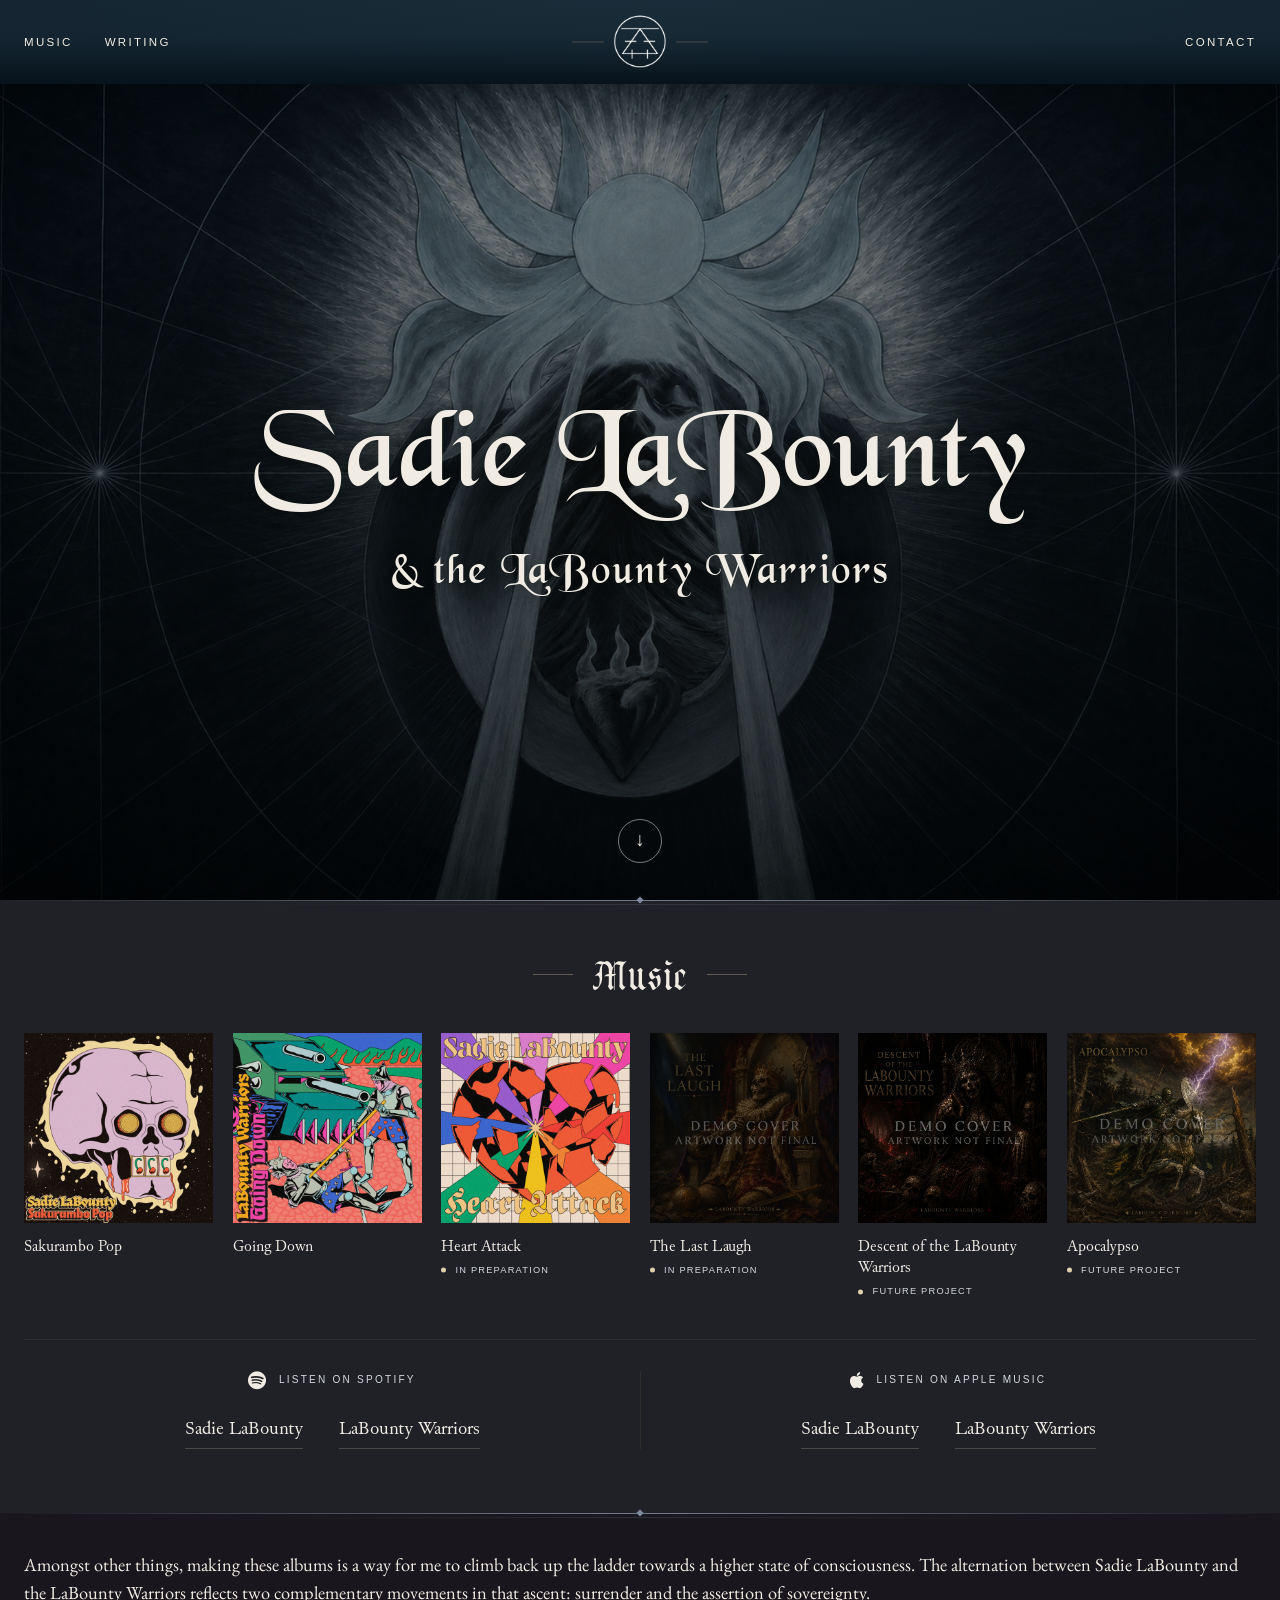
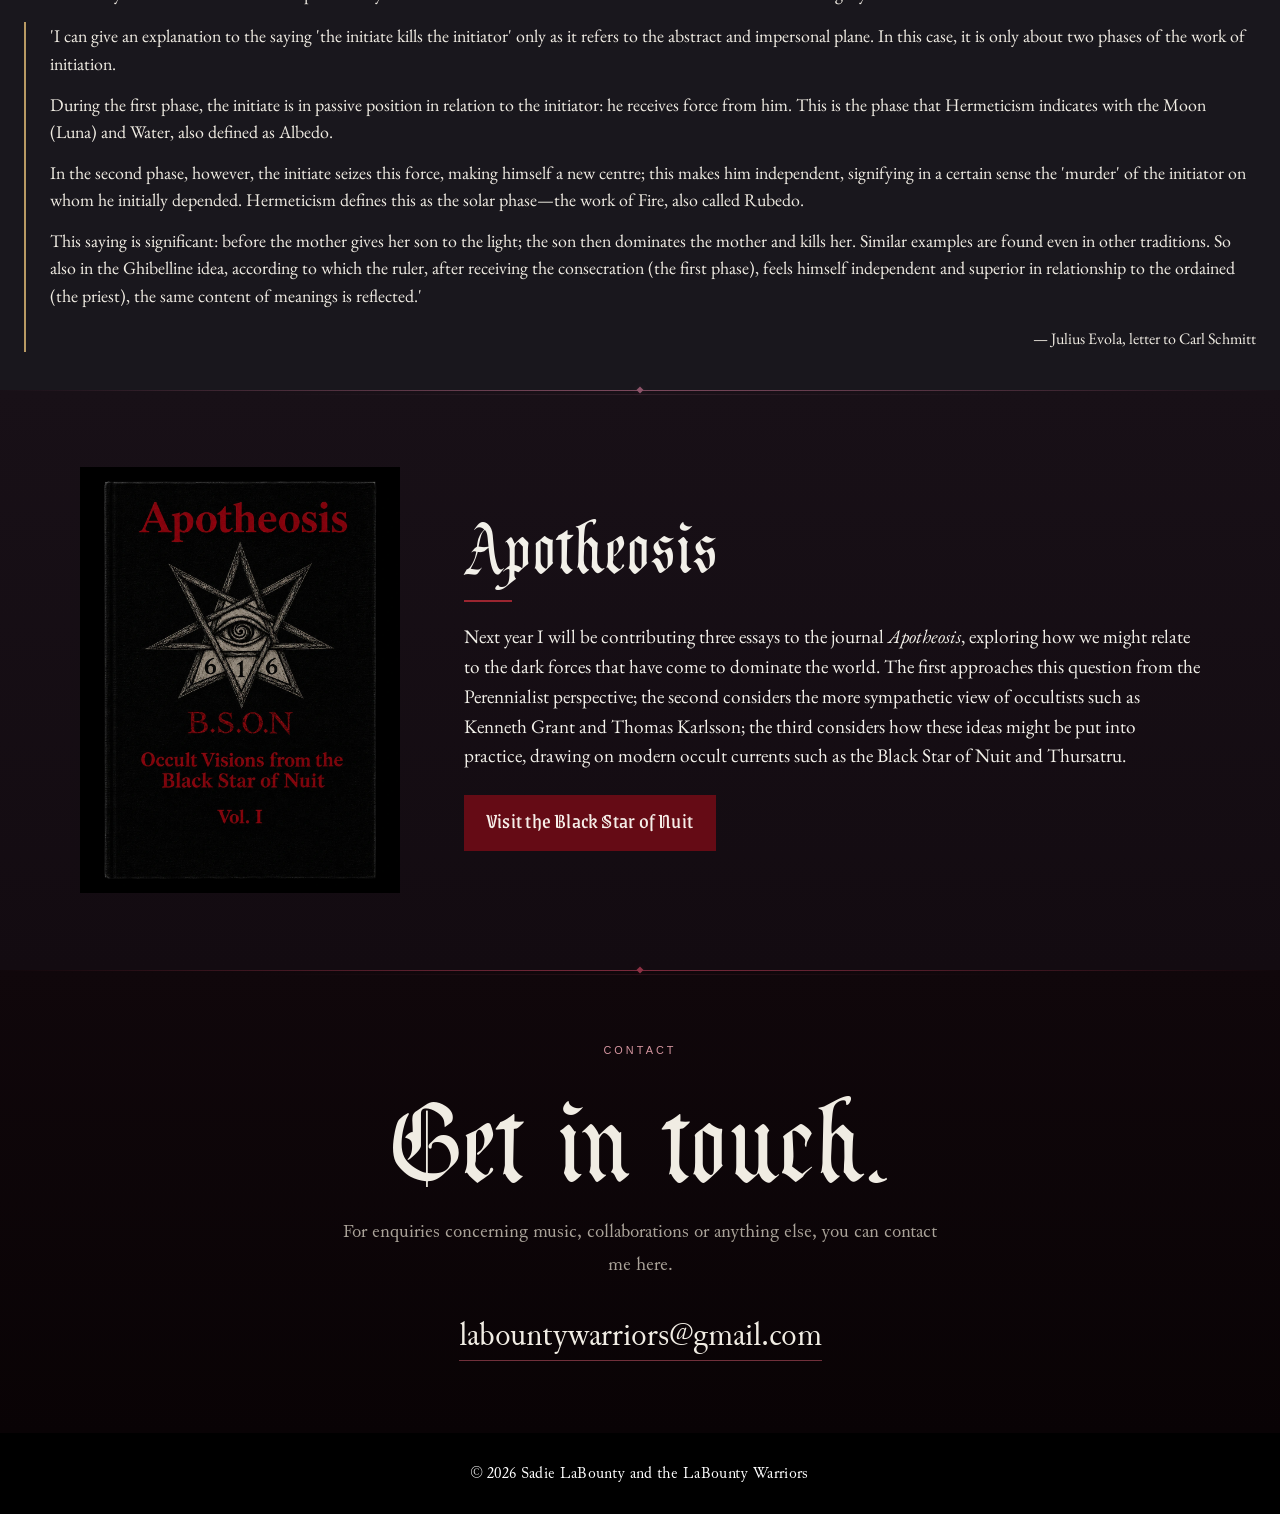
==== commit f3c27d89: "Increased Pop-Up Size" ====
--- a/index.html
+++ b/index.html
@@ -35,7 +35,7 @@
         rel="stylesheet"
         href="https://cdnjs.cloudflare.com/ajax/libs/font-awesome/6.7.2/css/all.min.css"
     >
-    <link rel="stylesheet" href="assets/css/style.css?v=af9e7c4ff699">
+    <link rel="stylesheet" href="assets/css/style.css?v=cardo-larger-115">
 </head>
 
 <body>
--- a/assets/css/style.css
+++ b/assets/css/style.css
@@ -15,7 +15,7 @@
 
 @import url("base/accessibility.css?v=53f092491d12");
 
-@import url("components/album-modal.css?v=0f6e9bb7ec93");
+@import url("components/album-modal.css?v=pop-cardo-larger");
 @import url("components/contact.css?v=b2ec3217b011");
 
 @import url("utilities/animations.css?v=78dbf8b9d586");
